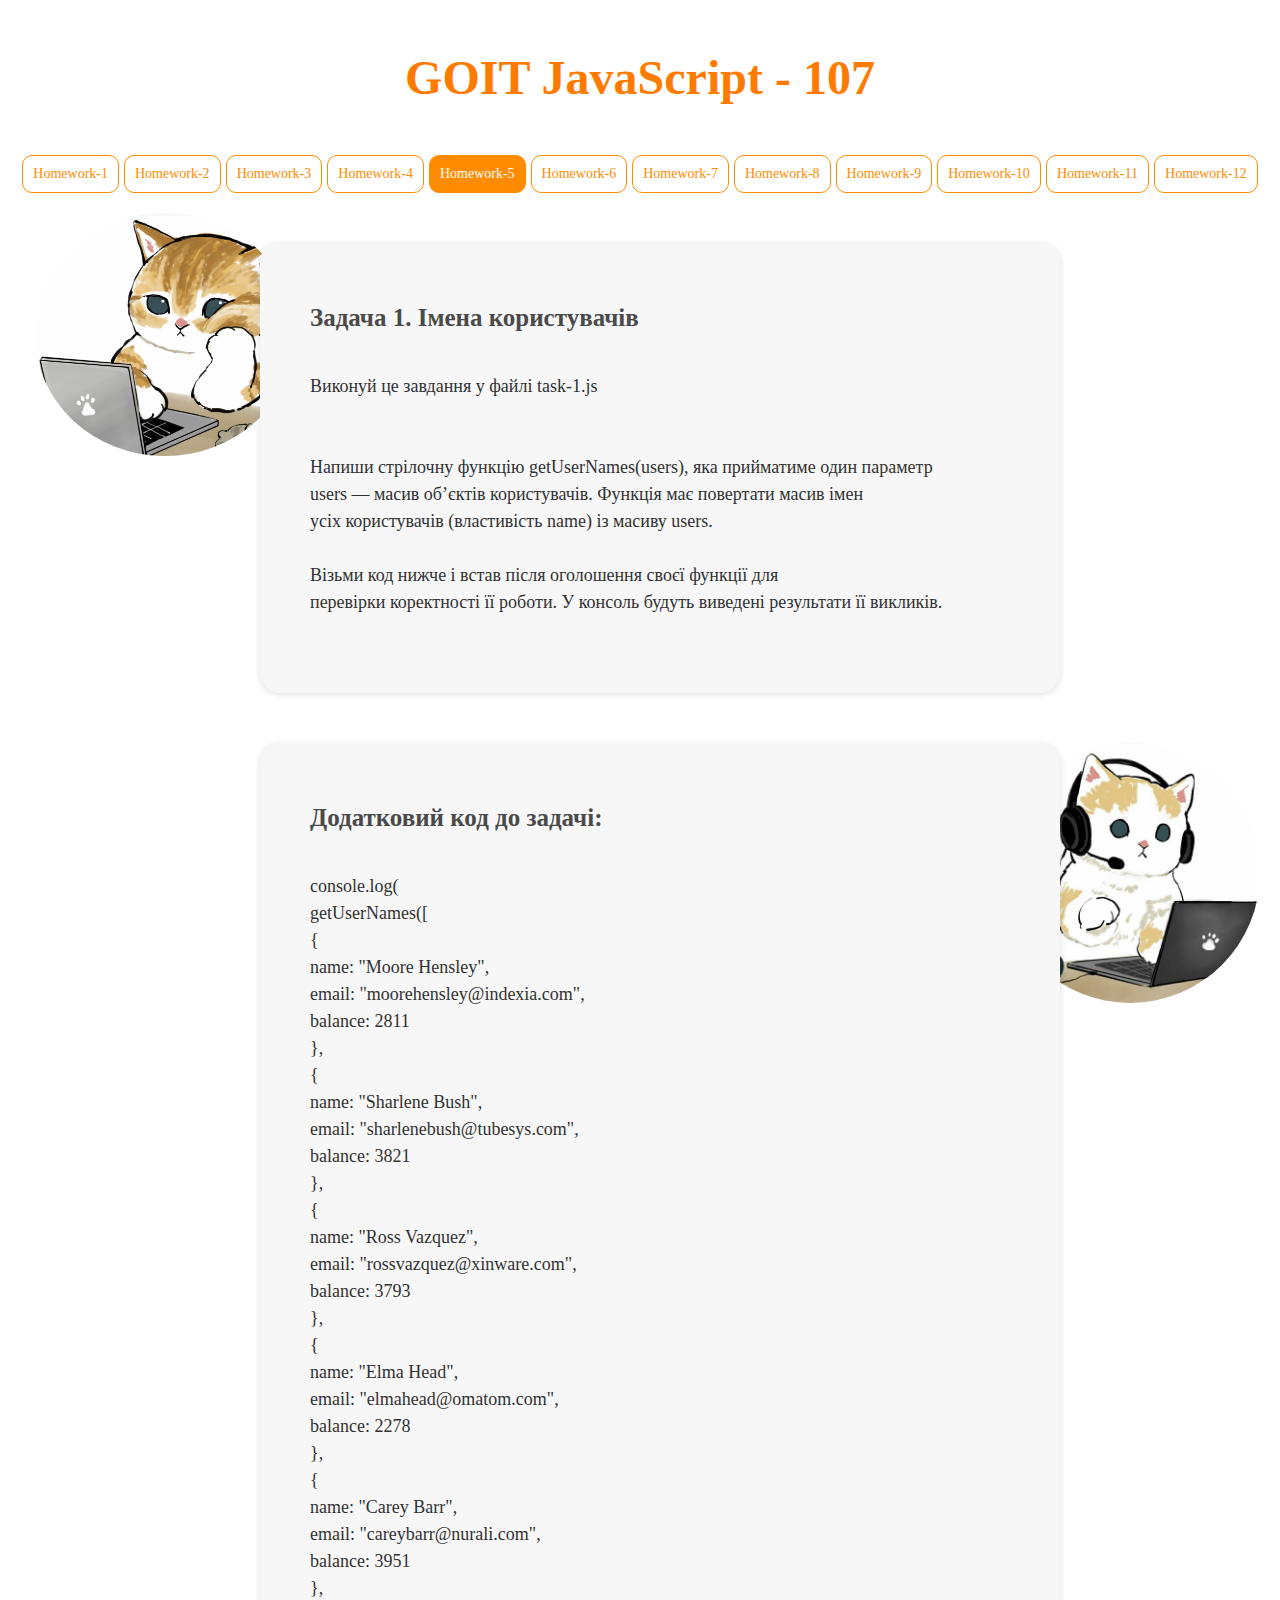
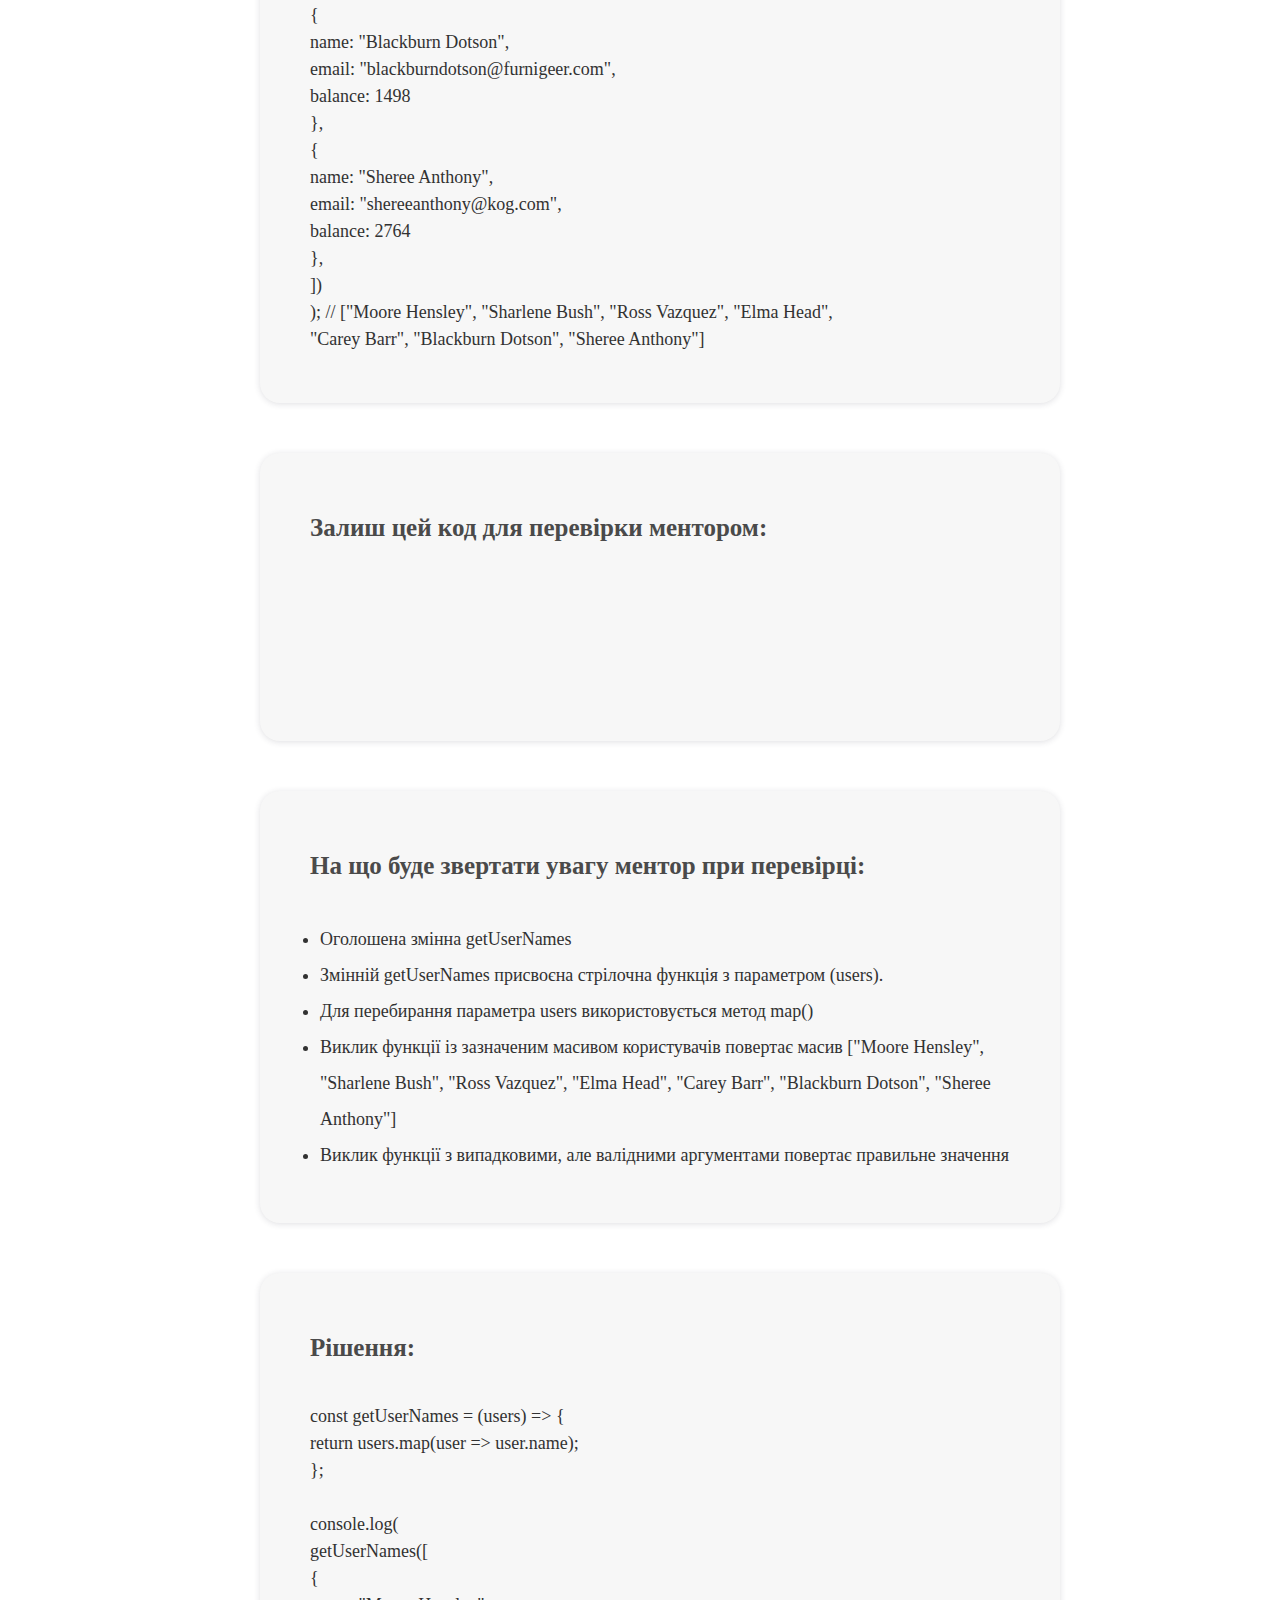
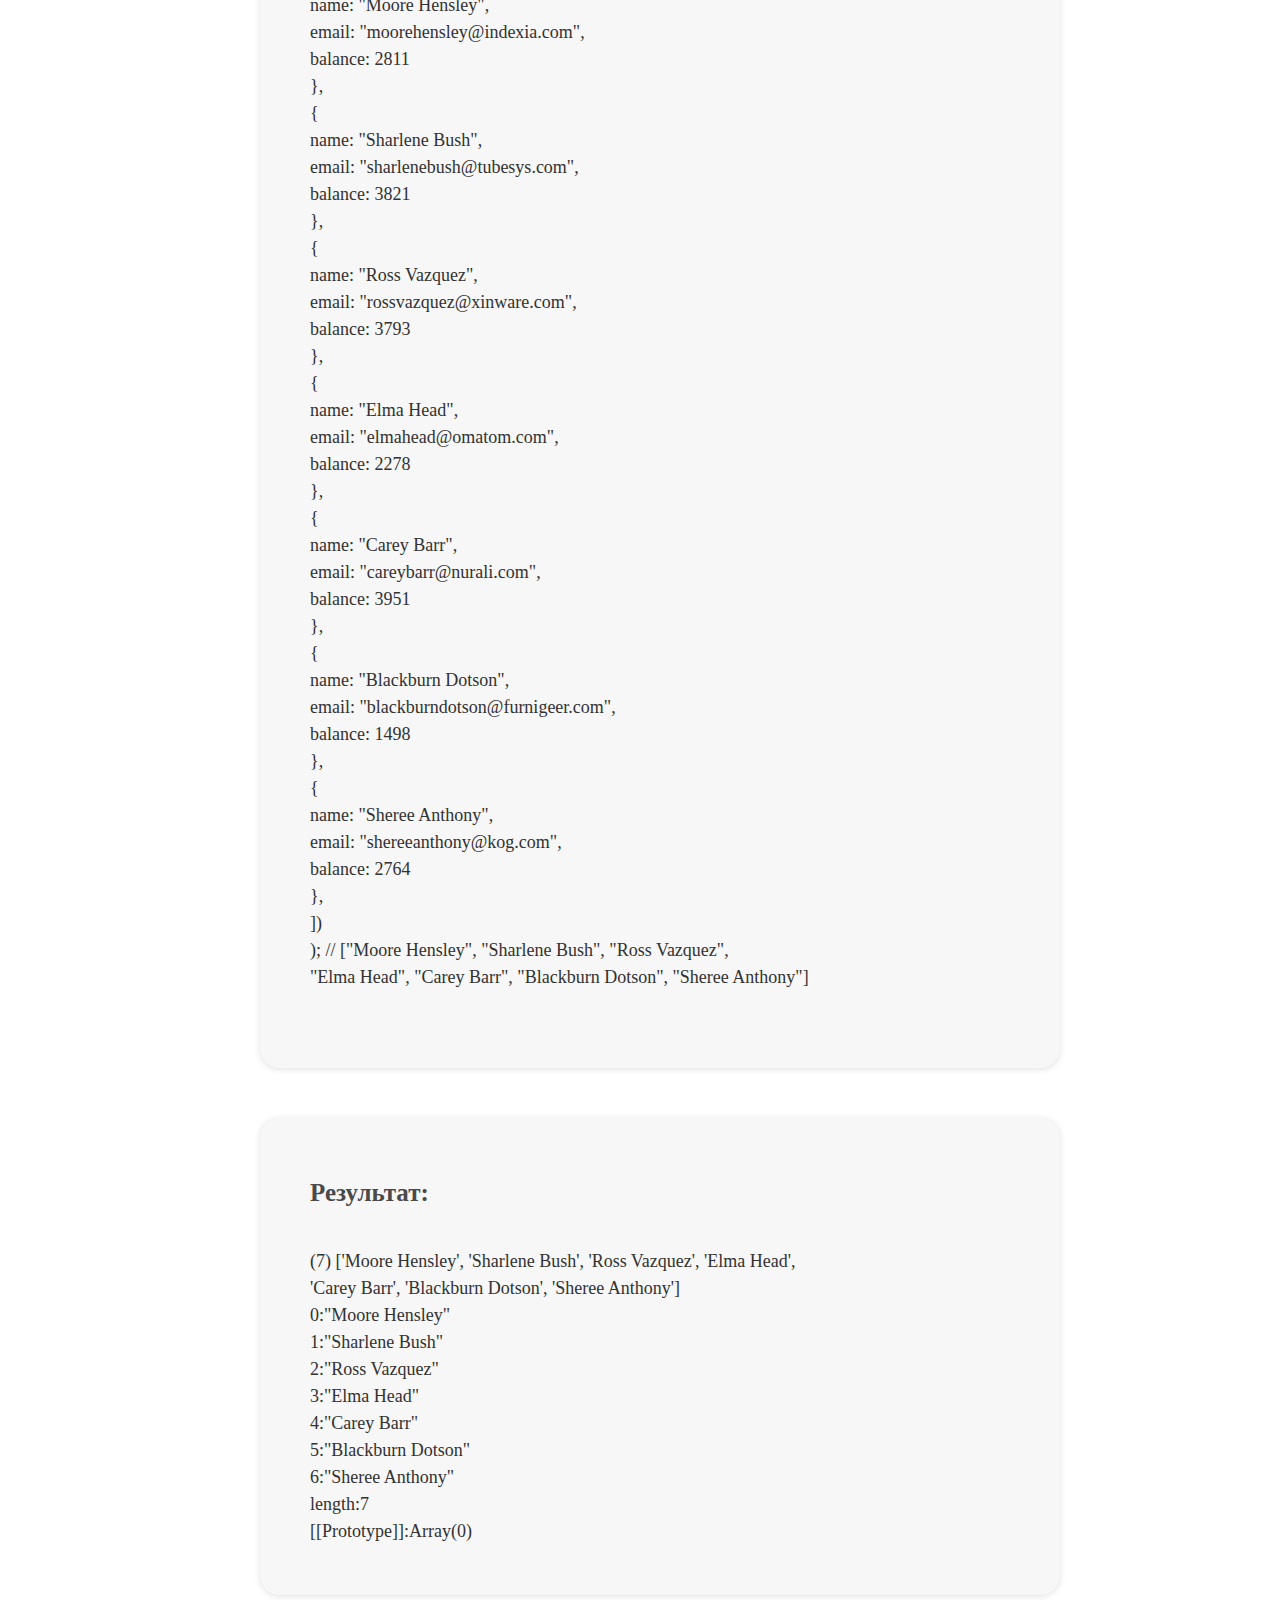
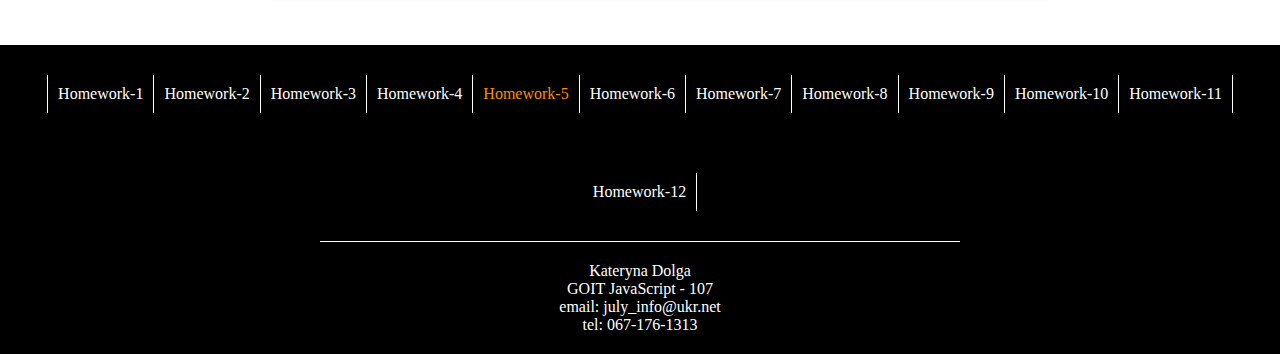
==== index.html @ 5f8e22db "commit" ====
<!DOCTYPE html>
<html lang="en">

<head>
    <meta charset="UTF-8">
    <meta name="viewport" content="width=device-width, initial-scale=1.0">
    <link rel="stylesheet" type="text/css" href="./css/style.css">
    <title><JS-GO-IT-HW-5></title>
</head>

<body>

    <!------------------------logo----------------------------------------------------------------->
    <div class="logo">
        <h1> <a href="index.html" class="logo-a">GOIT JavaScript - 107 </a></h1>
    </div><!------------------------/logo----------------------------------------------------------------->

    <!------------------------main-content----------------------------------------------------------------->
    <div class="main-content">

        <!------------------------menu---------------------------------------------------------------->
        <div class="menu">

            <nav class="menu">
                <ul class="menu-ul">
                    <li class="menu-li"><a href="" class="menu-a">Homework-1</a>
                        <ul class="small-menu-ul">
                            <li class="small-menu-li"><a href="" class="small-menu-a">task-1</a></li>
                            <li class="small-menu-li"><a href="" class="small-menu-a">task-2</a></li>
                            <li class="small-menu-li"><a href="" class="small-menu-a">task-3</a></li>
                        </ul>
                    </li>
                    <li class="menu-li"><a href="" class="menu-a">Homework-2</a>
                        <ul class="small-menu-ul">
                            <li class="small-menu-li"><a href="" class="small-menu-a">task-1</a></li>
                            <li class="small-menu-li"><a href="" class="small-menu-a">task-2</a></li>
                            <li class="small-menu-li"><a href="" class="small-menu-a">task-3</a></li>
                            <li class="small-menu-li"><a href="" class="small-menu-a">task-4</a></li>
                        </ul>
                    </li>
                    <li class="menu-li"><a href="" class="menu-a">Homework-3</a>
                        <ul class="small-menu-ul">
                            <li class="small-menu-li"><a href="" class="small-menu-a">task-1</a></li>
                            <li class="small-menu-li"><a href="" class="small-menu-a">task-2</a></li>
                            <li class="small-menu-li"><a href="" class="small-menu-a">task-3</a></li>
                        </ul>
                    </li>
                    <li class="menu-li"><a href="" class="menu-a">Homework-4</a>
                                </li>
                    <li class="menu-li"><a href="" class="menu-a orange">Homework-5</a>
                        <ul class="small-menu-ul">
                            <li class="small-menu-li"><a href="./hw/task-1.html" class="small-menu-a">task-1</a></li>
                            <li class="small-menu-li"><a href="./hw/task-2.html" class="small-menu-a">task-2</a></li>
                            <li class="small-menu-li"><a href="./hw/task-3.html" class="small-menu-a">task-3</a></li>
                            <li class="small-menu-li"><a href="./hw/task-4.html" class="small-menu-a">task-4</a></li>
                        </ul>
                    </li>
                    <li class="menu-li"><a href="" class="menu-a">Homework-6</a></li>
                    <li class="menu-li"><a href="" class="menu-a">Homework-7</a></li>
                    <li class="menu-li"><a href="" class="menu-a">Homework-8</a></li>
                    <li class="menu-li"><a href="" class="menu-a">Homework-9</a></li>
                    <li class="menu-li"><a href="" class="menu-a">Homework-10</a></li>
                    <li class="menu-li"><a href="" class="menu-a">Homework-11</a></li>
                    <li class="menu-li"><a href="" class="menu-a">Homework-12</a></li>
                </ul>
            </nav>
        </div><!------------------------/menu---------------------------------------------------------------->
        <!------------------------foto-content--------------------------------------------------------------->
        <div class="foto-content">
            <!------------------------foto------------------------------------------------------------------->
            <div class="foto">
                <img class="cat-it" width="260" src="./img/js.jpg" alt="it-cat">
            </div><!------------------------foto----------------------------------------------------------------->
            <!------------------------content----------------------------------------------------------------->
            <div class="content">
                <!------------------------exersice----------------------------------------------------------------->
                <div class="exersice block">
                    <h2>Задача 1. Імена користувачів</h2>
                    <p>
                    <pre>
Виконуй це завдання у файлі task-1.js


Напиши стрілочну функцію getUserNames(users), яка прийматиме один параметр 
users — масив об’єктів користувачів. Функція має повертати масив імен 
усіх користувачів (властивість name) із масиву users.

Візьми код нижче і встав після оголошення своєї функції для 
перевірки коректності її роботи. У консоль будуть виведені результати її викликів.

</pre>
                    </p>
                </div>
                <!------------------------/exersice----------------------------------------------------------------->
                <!------------------------addcode----------------------------------------------------------------->
                <div class="foto-move">
                    <div class="putcode block">
                        <h2>Додатковий код до задачі:</h2>
                        <p>
                        <pre>
console.log(
getUserNames([
{
name: "Moore Hensley",
email: "moorehensley@indexia.com",
balance: 2811
},
{
name: "Sharlene Bush",
email: "sharlenebush@tubesys.com",
balance: 3821
},
{
name: "Ross Vazquez",
email: "rossvazquez@xinware.com",
balance: 3793
},
{
name: "Elma Head",
email: "elmahead@omatom.com",
balance: 2278
},
{
name: "Carey Barr",
email: "careybarr@nurali.com",
balance: 3951
},
{
name: "Blackburn Dotson",
email: "blackburndotson@furnigeer.com",
balance: 1498
},
{
name: "Sheree Anthony",
email: "shereeanthony@kog.com",
balance: 2764
},
])
); // ["Moore Hensley", "Sharlene Bush", "Ross Vazquez", "Elma Head", 
"Carey Barr", "Blackburn Dotson", "Sheree Anthony"]
</pre>
                        </p>
                    </div>
                    <!------------------------/addcode----------------------------------------------------------------->
                    <div class="foto-two">
                        <img class="cat-it-two" width="260" src="./img/js-kat.jpg" alt="it-cat">
                    </div>
                </div>
                <!------------------------putcode----------------------------------------------------------------->
                <div class="putcode block">
                    <h2>Залиш цей код для перевірки ментором:</h2>
                    <p>
                    <pre>

                    </p>
                </div>
                <!------------------------/putcode----------------------------------------------------------------->
                <!------------------------chackout----------------------------------------------------------------->
                <div class="chackout block">
                    <h2>На що буде звертати увагу ментор при перевірці:</h2>
                    <p>


                       <ul>
                        <li>Оголошена змінна getUserNames</li>
                                <li>Змінній getUserNames присвоєна стрілочна функція з параметром (users).</li>
                                        <li>Для перебирання параметра users використовується метод map()</li>

                                                <li>Виклик функції із зазначеним масивом користувачів повертає масив ["Moore Hensley", "Sharlene Bush", "Ross Vazquez",
                                                "Elma Head", "Carey Barr", "Blackburn Dotson", "Sheree Anthony"]</li>
                                                        <li>Виклик функції з випадковими, але валідними аргументами повертає правильне значення</li>
                       </ul>
                    

















                    </p>
                </div>
                <!------------------------/chackout----------------------------------------------------------------->
                <!------------------------Solution----------------------------------------------------------------->
                <div class="solution block">
                    <h2>Рішення:</h2>
                    <p>
                    <pre>
const getUserNames = (users) => {
return users.map(user => user.name);
};

console.log(
getUserNames([
{
name: "Moore Hensley",
email: "moorehensley@indexia.com",
balance: 2811
},
{
name: "Sharlene Bush",
email: "sharlenebush@tubesys.com",
balance: 3821
},
{
name: "Ross Vazquez",
email: "rossvazquez@xinware.com",
balance: 3793
},
{
name: "Elma Head",
email: "elmahead@omatom.com",
balance: 2278
},
{
name: "Carey Barr",
email: "careybarr@nurali.com",
balance: 3951
},
{
name: "Blackburn Dotson",
email: "blackburndotson@furnigeer.com",
balance: 1498
},
{
name: "Sheree Anthony",
email: "shereeanthony@kog.com",
balance: 2764
},
])
); // ["Moore Hensley", "Sharlene Bush", "Ross Vazquez", 
"Elma Head", "Carey Barr", "Blackburn Dotson", "Sheree Anthony"]

</pre>
                    </p>
                </div>
                <!------------------------/solution----------------------------------------------------------------->
                <!------------------------result----------------------------------------------------------------->
                <div class="result block">
                    <h2>Результат:</h2>
                    <p>
                    <pre>
(7) ['Moore Hensley', 'Sharlene Bush', 'Ross Vazquez', 'Elma Head', 
'Carey Barr', 'Blackburn Dotson', 'Sheree Anthony']
0:"Moore Hensley"
1:"Sharlene Bush"
2:"Ross Vazquez"
3:"Elma Head"
4:"Carey Barr"
5:"Blackburn Dotson"
6:"Sheree Anthony"
length:7
[[Prototype]]:Array(0)
</pre>
                    </p>
                </div>
                <!------------------------/result----------------------------------------------------------------->

            </div><!------------------------/content----------------------------------------------------------------->
        </div><!------------------------/foto-content---------------------------------------------------------------->
    </div><!------------------------/main-content----------------------------------------------------------------->
    <!------------------------footer----------------------------------------------------------------->
    <div class="footer">
        <ul class="footer-menu-ul">
            <li class="footer-menu-li">
                <a class="footer-menu-a footer-line">
                    Homework-1
                </a>
            </li>
            <li class="footer-menu-li">
                <a class="footer-menu-a">
                    Homework-2
                </a>
            </li>
            <li class="footer-menu-li">
                <a class="footer-menu-a">
                    Homework-3
                </a>
            </li>
            <li class="footer-menu-li">
                <a class="footer-menu-a">
                    Homework-4
                </a>
            </li>
            <li class="footer-menu-li">
                <a class="footer-menu-a  orange-footer">
                    Homework-5
                </a>
            </li>
            <li class="footer-menu-li">
                <a class="footer-menu-a">
                    Homework-6
                </a>
            </li>
            <li class="footer-menu-li">
                <a class="footer-menu-a">
                    Homework-7
                </a>
            </li>
            <li class="footer-menu-li">
                <a class="footer-menu-a">
                    Homework-8
                </a>
            </li>
            <li class="footer-menu-li">
                <a class="footer-menu-a">
                    Homework-9
                </a>
            </li>
            <li class="footer-menu-li">
                <a class="footer-menu-a">
                    Homework-10
                </a>
            </li>
            <li class="footer-menu-li">
                <a class="footer-menu-a">
                    Homework-11
                </a>
            </li>
            <li class="footer-menu-li">
                <a class="footer-menu-a">
                    Homework-12
                </a>
            </li>
        </ul>
        <!------------------------footer-info----------------------------------------------------------------->
        <div class="footer-info">
            <p>Kateryna Dolga</p>
            <p>GOIT JavaScript - 107</p>
            <p>email: july_info@ukr.net</p>
            <p>tel: 067-176-1313</p>
            <div>
                <!------------------------/footer-info----------------------------------------------------------------->
            </div><!------------------------/footer----------------------------------------------------------------->




            <script src="./js-hw-5/task-1.js"></script>

</body>

</html>
---- css/style.css ----
div{
    borer: 1px solid black;
}

*{
    margin: 0px;
    padding: 0px;
}

h1{
color: rgb(255, 140, 0);
text-align: center;
font-size: 48px;
margin: 50px;

}
   
li{
    list-style-type: none;
}

a{
    text-decoration: none;
}

h2{ color: rgb(74, 74, 74);
    margin-bottom: 30px;
    font-size: 25px;
    font-family: Georgia, 'Times New Roman', Times, serif;
}
.logo-a{
    cursor: pointer;
    color: rgb(255, 123, 0);
}
.logo-a:hover{
    color: rgba(255, 123, 0, 0.703);
  
}
.main-content{
    width: 1280px;
    margin: 0px auto;
}
.foto-content{
    margin-top: 50px;
}

.menu-ul{
    z-index: 190;
  display: flex;
flex-direction: row;
    flex-wrap: wrap;
    justify-content: center;
    gap: 5px;
    margin: 20px;
}
.menu-a{
    transition: all 0.5s ease;
    color: rgb(255, 140, 0);
border-radius: 10px;
    display: block;
    font-size: 14px;
    padding: 10px;
    background-color: rgb(255, 255, 255);
    border: 1px solid rgb(255, 140, 0);
}
.menu-a:hover{
    background-color: rgb(255, 140, 0);
    color: white;
    transition-delay: 0.2s;
}
.small-menu-ul{
    z-index: 191;
min-width: 100px;
    position: absolute;
    display: none;
}


.menu-li:hover > .small-menu-ul{
display: initial;

}



.small-menu-a{
    transition: all 0.5s ease;
    width: 100%;
    text-align: center;
    color: rgb(255, 140, 0);
        border-radius: 10px;
     display: block;
        font-size: 16px;
        padding: 7px;
        background-color: rgb(255, 255, 255);
        border: 1px solid rgb(255, 140, 0);
}

.small-menu-a:hover{
        background-color: rgb(255, 140, 0);
            color: white;
            transition-delay: 0.2s;
        
}

.content{
    z-index: 130;
}
.cat-it{
    
    display: inline-block;
    border-radius: 50%;
    position: relative;
    left: 35px;
    top: -30px;
    z-index: 101;
}

.cat-it-two{
    display: inline-block;
        border-radius: 50%;
        position: relative;
        z-index: 102;
        right: 60px;
           
}

.foto-move{
    display: flex;
    
}

.foto-content{
    display: flex;
}

.content pre{
    font-size: 18px;
    line-height: 1.5;
    color: rgb(50, 50, 50);
    font-family:Cambria, Cochin, Georgia, Times, 'Times New Roman', serif;
}
.exersice{
    padding: 50px;
    width: 900px;
    background-color: rgb(247, 247, 247);
    border-radius: 20px;
    box-shadow: 0 1px 6px 0 rgba(46, 47, 66, 0.152);
    margin-bottom: 50px;
}
.solution{
padding: 50px;
    width: 900px;
    background-color: rgb(247, 247, 247);
    border-radius: 20px;
    box-shadow: 0 1px 6px 0 rgba(46, 47, 66, 0.152);
        margin-bottom: 50px;
    margin-bottom: 50px;
}
.block{
    z-index: 500;
padding: 50px;
    width: 700px;
    background-color: rgb(247, 247, 247);
    border-radius: 20px;
    box-shadow: 0 1px 6px 0 rgba(46, 47, 66, 0.152);
    margin-bottom: 50px;
    margin-bottom: 50px;

        font-size: 18px;
            line-height: 2;
            color: rgb(50, 50, 50);
            font-family: Cambria, Cochin, Georgia, Times, 'Times New Roman', serif;
}

.chackout li {
    list-style-type:disc;
    margin-left: 10px;
}

.result{
padding: 50px;
    width: 700px;
    background-color: rgb(247, 247, 247);
    border-radius: 20px;
    box-shadow: 0 1px 6px 0 rgba(46, 47, 66, 0.152);
        margin-bottom: 50px;
     margin-bottom: 50px;
}
.orange {
    background-color: rgb(255, 140, 0);
    color: white;
}

/*----------------footer----------------------------------------------------------------------------------------------------*/
.footer {
    color: white;
    background-color: black;
    min-height: 200px;
    width: 100%;
}

.orange-footer{
    color: rgb(255, 140, 0);
 
}
.footer p {
    color: white;
}


.footer-menu-li {
    list-style-type: none;
   
}

.footer-menu-ul {
    /*display: flex;
    text-align: center;
    justify-content: center;
    align-items: center;*/
display: flex;
    flex-direction: row;
    flex-wrap: wrap;
    justify-content: center;


}

.footer-menu-a {
    transition: all 0.5s ease;
    display: inline-block;
    margin: 30px 0px;
    font-size: 16px;
    padding: 10px;
  
    border-right: 1px solid white;
}

.footer-menu-a:hover {
    cursor: pointer;
transition-delay: 0.2s;
    color: rgb(255, 140, 0);
}

.footer-info {
    text-align: center;
    border-top: 1px solid white;
    width: 600px;
    padding: 20px;
  
    margin: 0 auto;
}
.footer-line{
    border-left: 1px solid white;
}
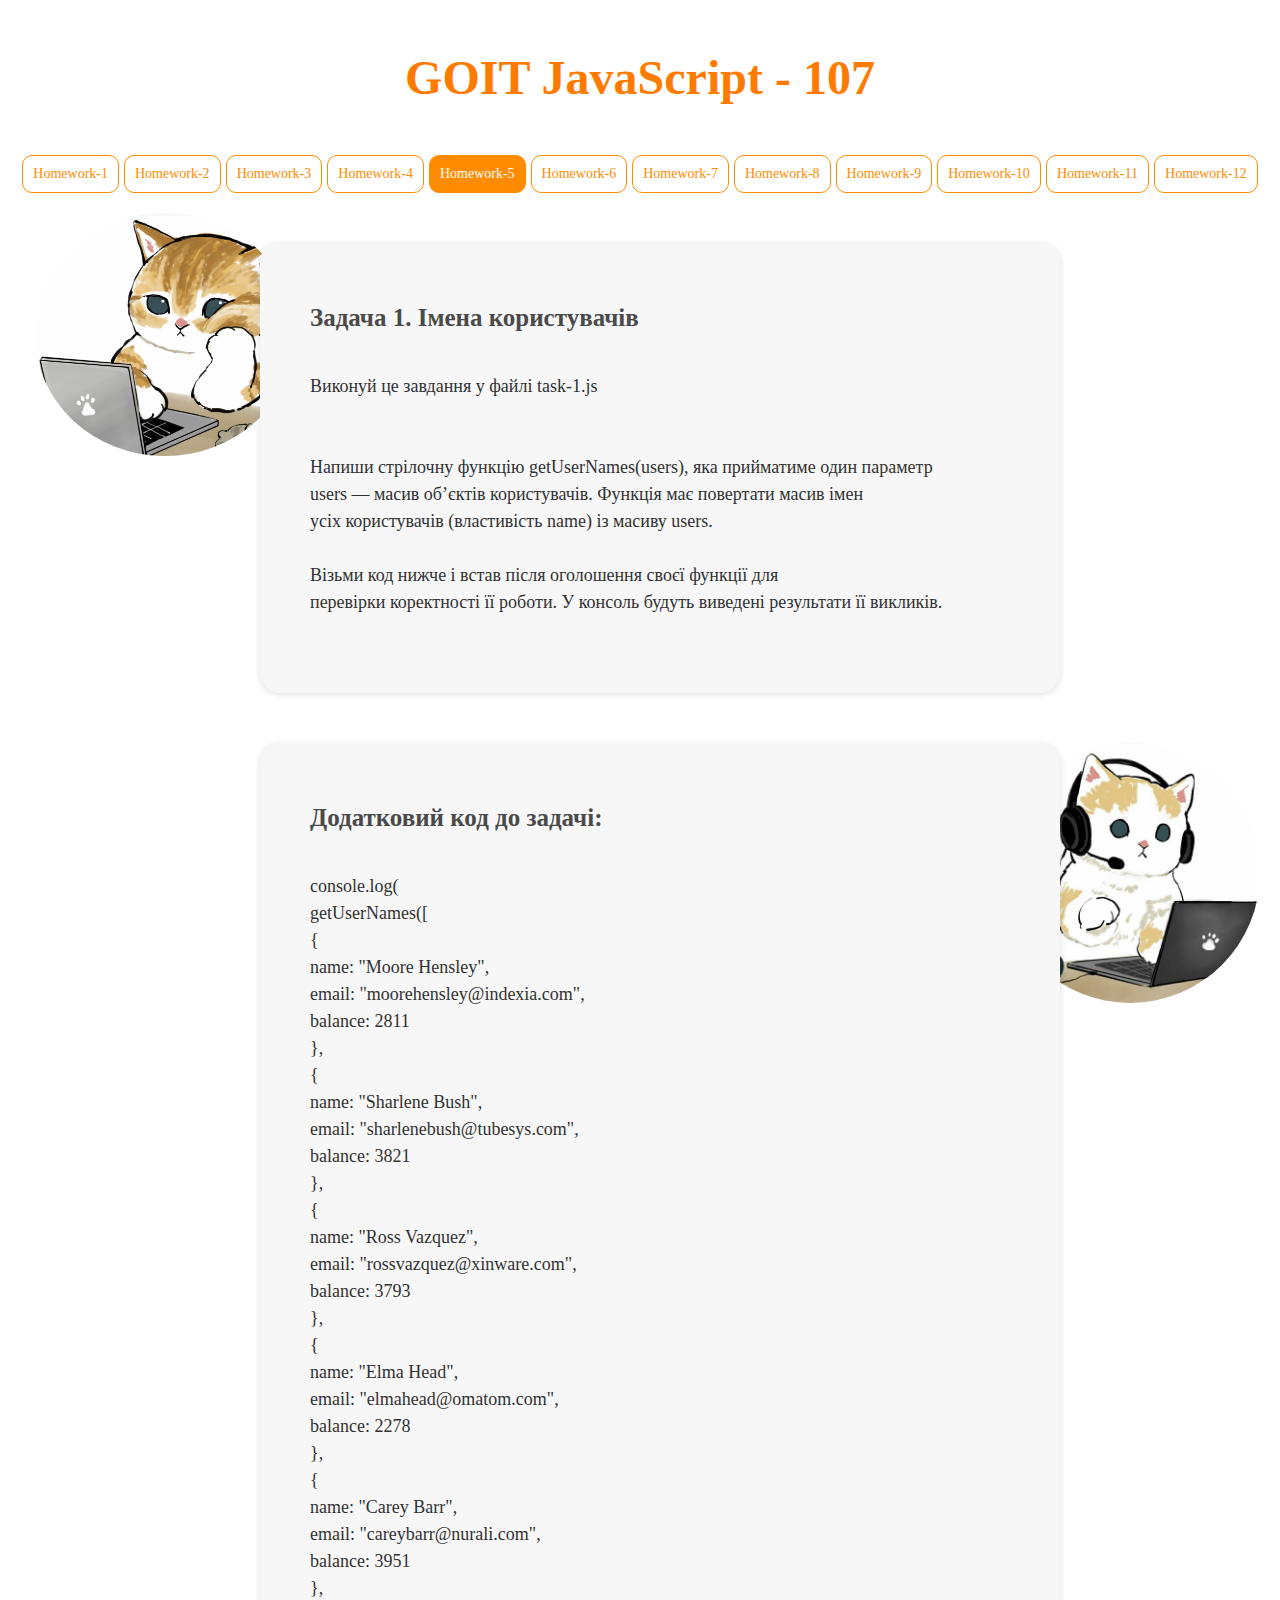
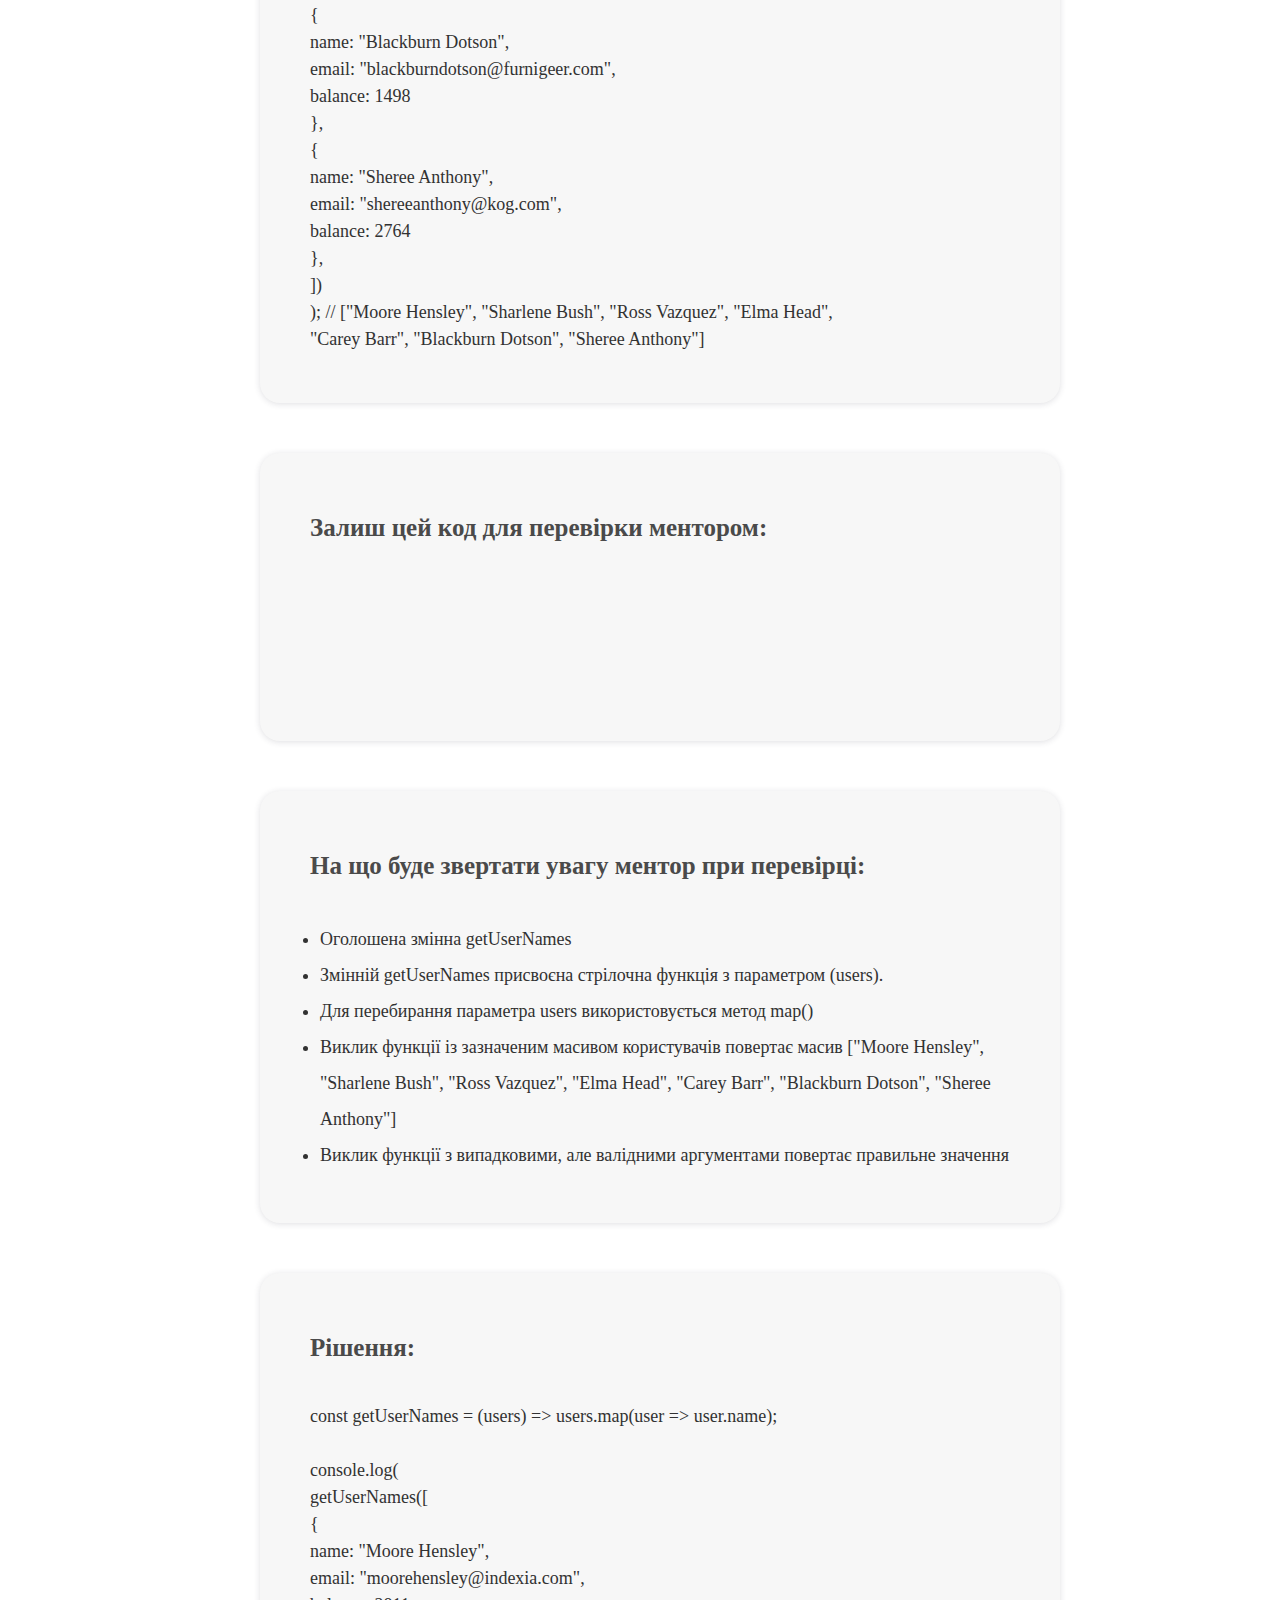
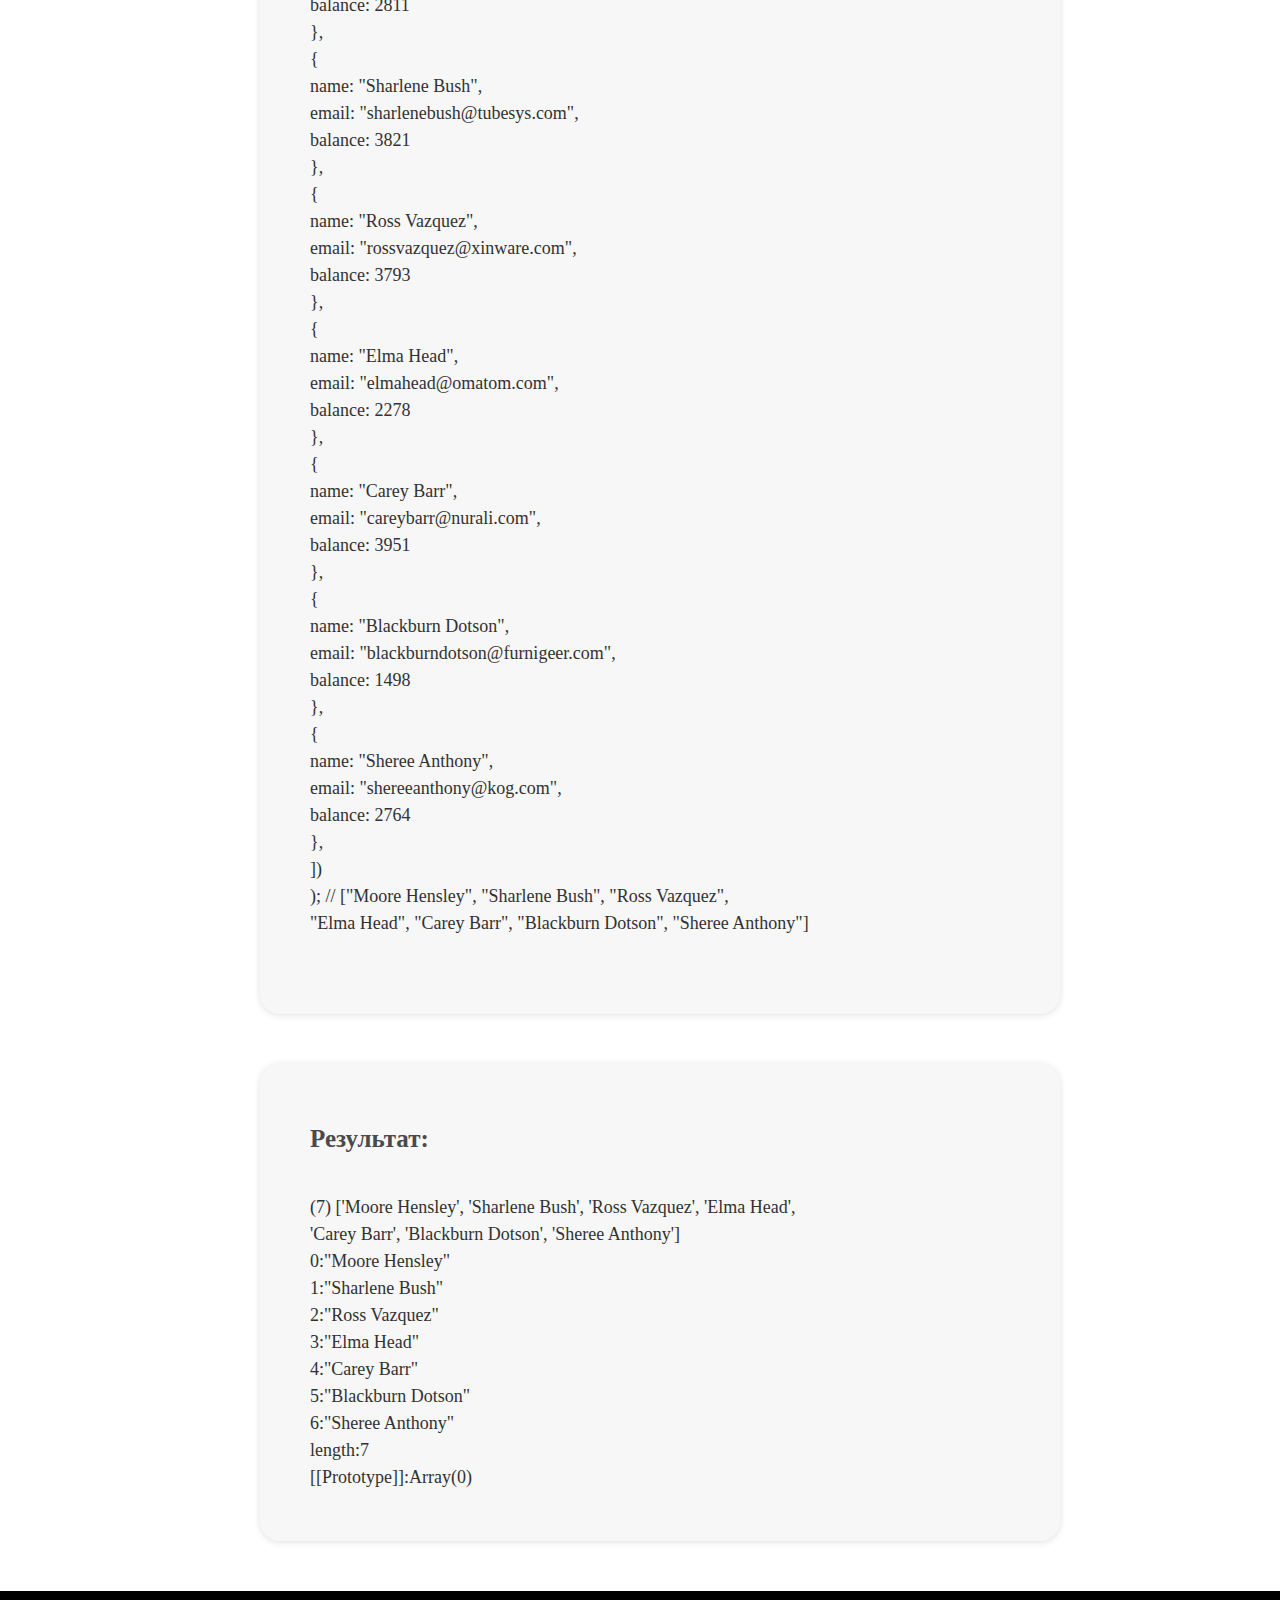
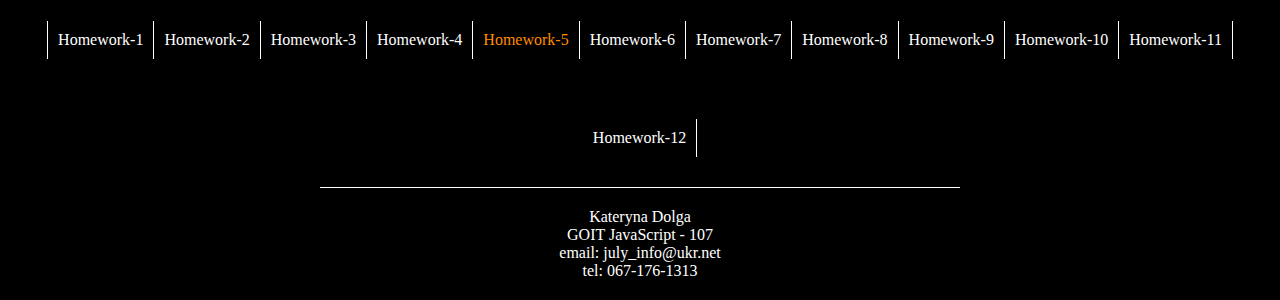
==== commit ac8c558b: "commit" ====
--- a/index.html
+++ b/index.html
@@ -46,6 +46,11 @@
                         </ul>
                     </li>
                     <li class="menu-li"><a href="" class="menu-a">Homework-4</a>
+                        <ul class="small-menu-ul">
+                            <li class="small-menu-li"><a href="" class="small-menu-a">task-1</a></li>
+                            <li class="small-menu-li"><a href="" class="small-menu-a">task-2</a></li>
+                            <li class="small-menu-li"><a href="" class="small-menu-a">task-3</a></li>
+                        </ul>
                                 </li>
                     <li class="menu-li"><a href="" class="menu-a orange">Homework-5</a>
                         <ul class="small-menu-ul">
@@ -196,9 +201,7 @@
                     <h2>Рішення:</h2>
                     <p>
                     <pre>
-const getUserNames = (users) => {
-return users.map(user => user.name);
-};
+const getUserNames = (users) => users.map(user => user.name);
 
 console.log(
 getUserNames([
@@ -346,7 +349,12 @@
 
 
 
-            <script src="./js-hw-5/task-1.js"></script>
+            <script src="./js/task-1.js"></script>
+            <script src="./js/task-2.js"></script>
+            <script src="./js/task-3.js"></script>
+            <script src="./js/task-4.js"></script>
+
+          
 
 </body>
 
